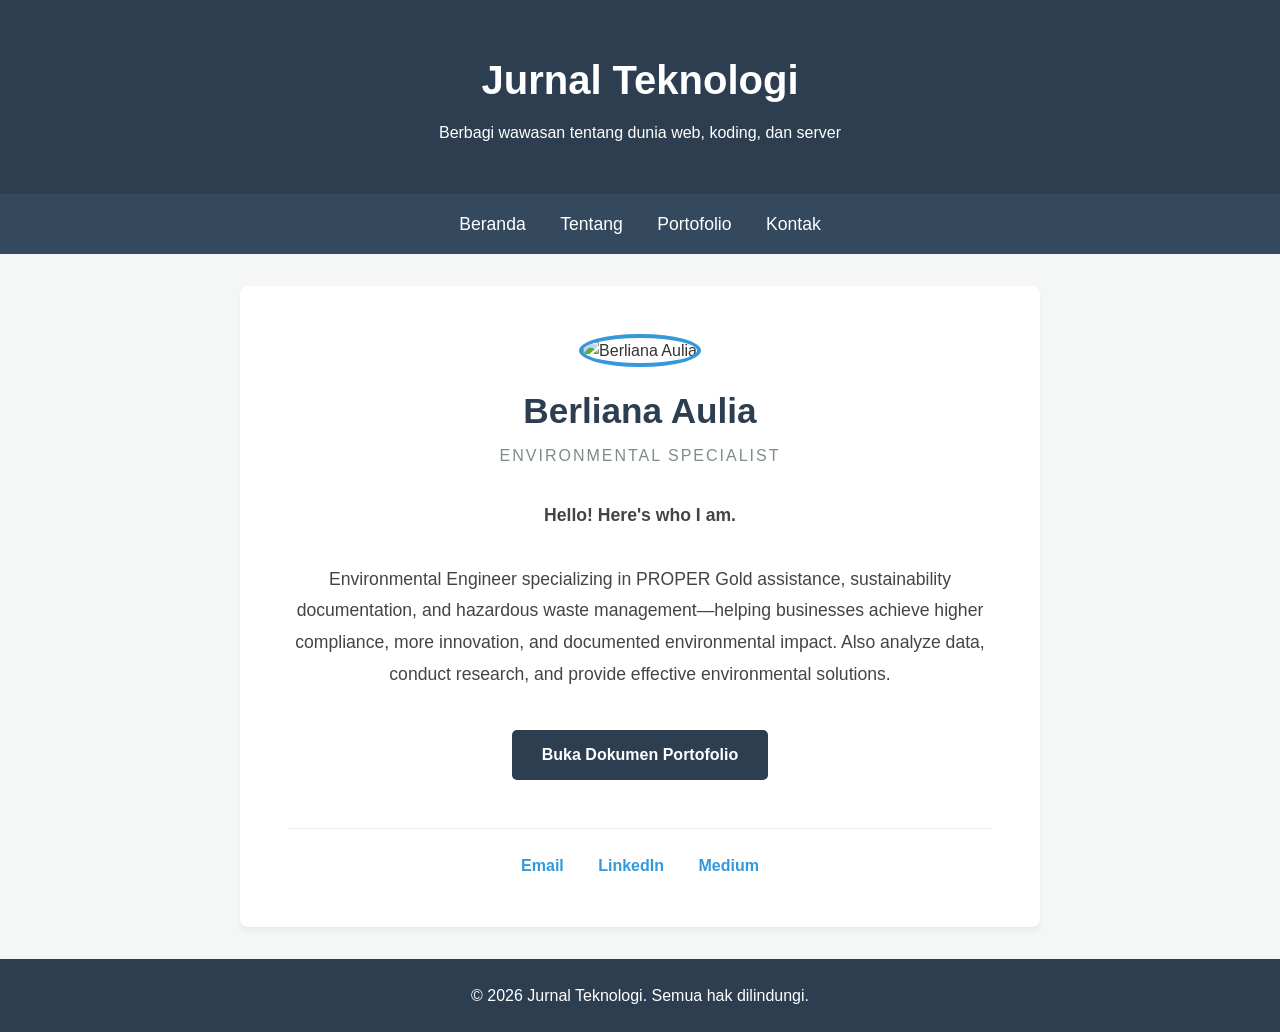
==== portofolio.html @ 2da0344f "Create portfolio page for Berliana Aulia This HTML file serves as a portfolio page for Berliana Auli" ====
<!DOCTYPE html>
<html lang="id">
<head>
    <meta charset="UTF-8">
    <meta name="viewport" content="width=device-width, initial-scale=1.0">
    <title>Portofolio - Berliana Aulia</title>
    <link rel="stylesheet" href="style.css">
    <style>
        /* CSS Tambahan khusus untuk halaman portofolio ini saja */
        .portfolio-container {
            background-color: #ffffff;
            padding: 3rem;
            border-radius: 8px;
            box-shadow: 0 4px 6px rgba(0,0,0,0.05);
            text-align: center;
            max-width: 800px;
            margin: 0 auto; /* Membuat kotak berada di tengah */
        }
        .profile-img {
            width: 160px;
            height: 160px;
            border-radius: 50%;
            object-fit: cover;
            margin-bottom: 1rem;
            border: 4px solid #3498db;
        }
        .portfolio-title {
            color: #2c3e50;
            font-size: 2.2rem;
            margin-bottom: 0.2rem;
        }
        .portfolio-subtitle {
            color: #7f8c8d;
            font-size: 1rem;
            margin-bottom: 2rem;
            letter-spacing: 2px;
            text-transform: uppercase;
        }
        .portfolio-desc {
            font-size: 1.1rem;
            line-height: 1.8;
            margin-bottom: 2.5rem;
            color: #444;
        }
        .btn-portfolio {
            display: inline-block;
            background-color: #2c3e50;
            color: white;
            padding: 12px 30px;
            text-decoration: none;
            border-radius: 5px;
            font-weight: bold;
            transition: background 0.3s;
        }
        .btn-portfolio:hover {
            background-color: #34495e;
        }
        .social-links {
            margin-top: 3rem;
            padding-top: 1.5rem;
            border-top: 1px solid #eee;
        }
        .social-links a {
            margin: 0 15px;
            color: #3498db;
            text-decoration: none;
            font-weight: bold;
        }
        .social-links a:hover {
            color: #2980b9;
        }
    </style>
</head>
<body>

    <!-- Bagian Header -->
    <header class="site-header">
        <h1>Jurnal Teknologi</h1>
        <p>Berbagi wawasan tentang dunia web, koding, dan server</p>
    </header>

    <!-- Bagian Navigasi -->
    <nav class="site-nav">
        <a href="index.html">Beranda</a>
        <a href="#">Tentang</a>
        <a href="portofolio.html">Portofolio</a>
        <a href="#">Kontak</a>
    </nav>

    <!-- Kontainer Utama -->
    <div class="container" style="display: block;">
        
        <div class="portfolio-container">
            <!-- Foto Profil dari Wix -->
            <img src="https://static.wixstatic.com/media/2c5c5c_6e33cc1af9954db1a567fe1903e73b36~mv2.jpg/v1/crop/x_0,y_2,w_768,h_764/fill/w_412,h_410,al_c,q_80,usm_0.66_1.00_0.01,enc_avif,quality_auto/IMG_20200603_113056_980%5B798%5D.jpg" alt="Berliana Aulia" class="profile-img">
            
            <h2 class="portfolio-title">Berliana Aulia</h2>
            <p class="portfolio-subtitle">Environmental Specialist</p>
            
            <p class="portfolio-desc">
                <strong>Hello! Here's who I am.</strong><br><br>
                Environmental Engineer specializing in PROPER Gold assistance, sustainability documentation, and hazardous waste management—helping businesses achieve higher compliance, more innovation, and documented environmental impact. Also analyze data, conduct research, and provide effective environmental solutions.
            </p>

            <!-- Link mengarah langsung ke dokumen PDF portofolionya -->
            <a href="https://f45a0016-5f04-4e75-8cc9-1d7497bf0b1f.filesusr.com/ugd/2c5c5c_a4b967aaa669451a8a32d37acf86b270.pdf" target="_blank" class="btn-portfolio">Buka Dokumen Portofolio</a>

            <div class="social-links">
                <a href="mailto:berliana.aulia.p@gmail.com">Email</a>
                <a href="https://www.linkedin.com/in/berlianauliap" target="_blank">LinkedIn</a>
                <a href="http://berlianaulia.medium.com" target="_blank">Medium</a>
            </div>
        </div>

    </div>

    <!-- Bagian Footer -->
    <footer class="site-footer">
        <p>&copy; 2026 Jurnal Teknologi. Semua hak dilindungi.</p>
    </footer>

</body>
</html>
---- style.css ----
/* Reset margin dan padding default browser */
* {
    margin: 0;
    padding: 0;
    box-sizing: border-box;
}

body {
    font-family: 'Segoe UI', Tahoma, Geneva, Verdana, sans-serif;
    background-color: #f4f7f6;
    color: #333;
    line-height: 1.6;
}

/* Pengaturan Header */
.site-header {
    background-color: #2c3e50;
    color: #ffffff;
    text-align: center;
    padding: 3rem 1rem;
}

.site-header h1 {
    font-size: 2.5rem;
    margin-bottom: 0.5rem;
}

/* Pengaturan Navigasi */
.site-nav {
    background-color: #34495e;
    text-align: center;
    padding: 1rem;
}

.site-nav a {
    color: #ffffff;
    text-decoration: none;
    margin: 0 15px;
    font-size: 1.1rem;
    font-weight: 500;
}

.site-nav a:hover {
    color: #3498db;
}

/* Tata Letak Kontainer dengan Flexbox */
.container {
    display: flex;
    max-width: 1100px;
    margin: 2rem auto;
    gap: 2rem;
    padding: 0 1.5rem;
}

/* Area Konten Utama (Lebih Lebar) */
.main-content {
    flex: 3;
}

/* Desain Kartu Artikel */
.post {
    background-color: #ffffff;
    padding: 1.5rem;
    margin-bottom: 2rem;
    border-radius: 8px;
    box-shadow: 0 4px 6px rgba(0,0,0,0.05);
}

.post-title {
    color: #2c3e50;
    margin-bottom: 0.5rem;
}

.post-meta {
    font-size: 0.85rem;
    color: #7f8c8d;
    margin-bottom: 1rem;
    border-bottom: 1px solid #eee;
    padding-bottom: 0.5rem;
}

.post-excerpt {
    margin-bottom: 1.2rem;
}

.read-more {
    display: inline-block;
    background-color: #3498db;
    color: white;
    padding: 0.5rem 1rem;
    text-decoration: none;
    border-radius: 4px;
    font-size: 0.9rem;
    transition: background-color 0.3s;
}

.read-more:hover {
    background-color: #2980b9;
}

/* Area Sidebar (Lebih Sempit) */
.sidebar {
    flex: 1;
}

.widget {
    background-color: #ffffff;
    padding: 1.5rem;
    margin-bottom: 1.5rem;
    border-radius: 8px;
    box-shadow: 0 4px 6px rgba(0,0,0,0.05);
}

.widget h3 {
    margin-bottom: 1rem;
    font-size: 1.2rem;
    color: #2c3e50;
    border-left: 4px solid #3498db;
    padding-left: 0.5rem;
}

.category-list {
    list-style: none;
}

.category-list li {
    margin-bottom: 0.5rem;
}

.category-list a {
    text-decoration: none;
    color: #34495e;
}

.category-list a:hover {
    color: #3498db;
}

/* Pengaturan Footer */
.site-footer {
    background-color: #2c3e50;
    color: #ffffff;
    text-align: center;
    padding: 1.5rem;
    margin-top: 2rem;
}

/* Tampilan Responsif untuk HP (Layar di Bawah 768px) */
@media (max-width: 768px) {
    .container {
        flex-direction: column;
    }
    
    .site-nav a {
        display: block;
        margin: 10px 0;
    }
}
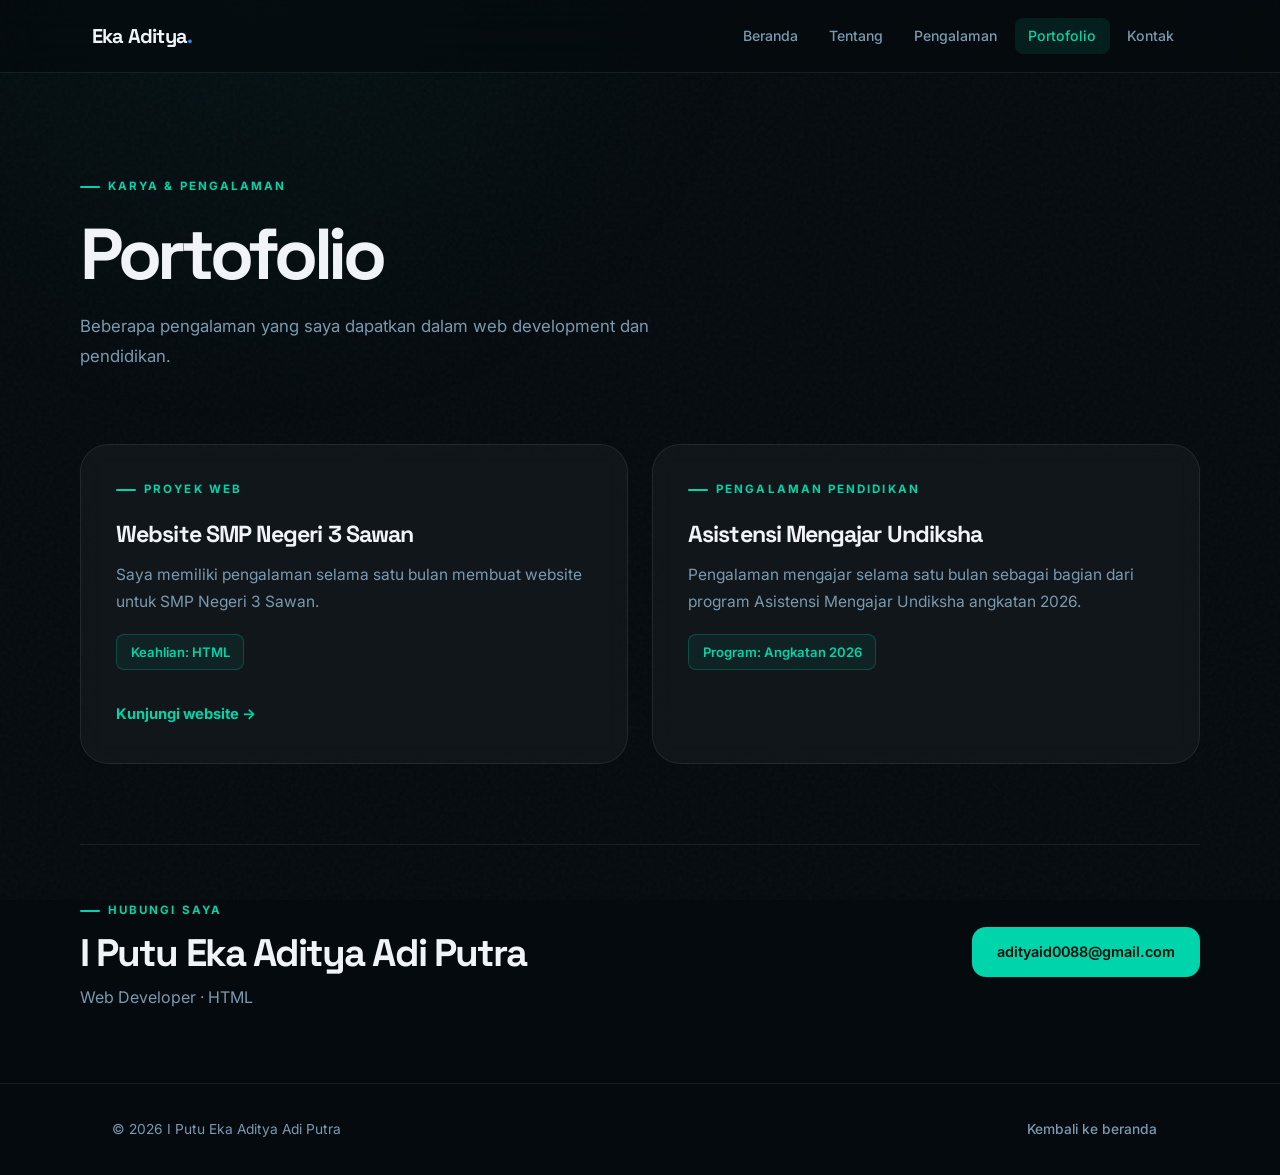
==== commit 8ced4b3a: "Redesign: upgrade tampilan ke modern dark theme" ====
--- a/portofolio.html
+++ b/portofolio.html
@@ -3,121 +3,63 @@
 <head>
     <meta charset="UTF-8">
     <meta name="viewport" content="width=device-width, initial-scale=1.0">
-    <title>Portofolio - Berliana Aulia</title>
+    <meta name="description" content="Pengalaman dan proyek I Putu Eka Aditya Adi Putra, Web Developer.">
+    <title>Portofolio | I Putu Eka Aditya Adi Putra</title>
     <link rel="stylesheet" href="style.css">
-    <style>
-        /* CSS Tambahan khusus untuk halaman portofolio ini saja */
-        .portfolio-container {
-            background-color: #ffffff;
-            padding: 3rem;
-            border-radius: 8px;
-            box-shadow: 0 4px 6px rgba(0,0,0,0.05);
-            text-align: center;
-            max-width: 800px;
-            margin: 0 auto; /* Membuat kotak berada di tengah */
-        }
-        .profile-img {
-            width: 160px;
-            height: 160px;
-            border-radius: 50%;
-            object-fit: cover;
-            margin-bottom: 1rem;
-            border: 4px solid #3498db;
-        }
-        .portfolio-title {
-            color: #2c3e50;
-            font-size: 2.2rem;
-            margin-bottom: 0.2rem;
-        }
-        .portfolio-subtitle {
-            color: #7f8c8d;
-            font-size: 1rem;
-            margin-bottom: 2rem;
-            letter-spacing: 2px;
-            text-transform: uppercase;
-        }
-        .portfolio-desc {
-            font-size: 1.1rem;
-            line-height: 1.8;
-            margin-bottom: 2.5rem;
-            color: #444;
-        }
-        .btn-portfolio {
-            display: inline-block;
-            background-color: #2c3e50;
-            color: white;
-            padding: 12px 30px;
-            text-decoration: none;
-            border-radius: 5px;
-            font-weight: bold;
-            transition: background 0.3s;
-        }
-        .btn-portfolio:hover {
-            background-color: #34495e;
-        }
-        .social-links {
-            margin-top: 3rem;
-            padding-top: 1.5rem;
-            border-top: 1px solid #eee;
-        }
-        .social-links a {
-            margin: 0 15px;
-            color: #3498db;
-            text-decoration: none;
-            font-weight: bold;
-        }
-        .social-links a:hover {
-            color: #2980b9;
-        }
-    </style>
 </head>
 <body>
-
-    <!-- Bagian Header -->
     <header class="site-header">
-        <h1>Jurnal Teknologi</h1>
-        <p>Berbagi wawasan tentang dunia web, koding, dan server</p>
+        <a class="brand" href="index.html">Eka Aditya<span>.</span></a>
+        <nav class="site-nav" aria-label="Navigasi utama">
+            <a href="index.html">Beranda</a>
+            <a href="index.html#tentang">Tentang</a>
+            <a href="index.html#pengalaman">Pengalaman</a>
+            <a href="portofolio.html" aria-current="page">Portofolio</a>
+            <a href="index.html#kontak">Kontak</a>
+        </nav>
     </header>
 
-    <!-- Bagian Navigasi -->
-    <nav class="site-nav">
-        <a href="index.html">Beranda</a>
-        <a href="#">Tentang</a>
-        <a href="portofolio.html">Portofolio</a>
-        <a href="#">Kontak</a>
-    </nav>
+    <main>
+        <!-- ── PAGE INTRO ─────────────────────────────────── -->
+        <section class="page-intro section-wrap">
+            <p class="eyebrow">Karya &amp; Pengalaman</p>
+            <h1>Portofolio</h1>
+            <p>Beberapa pengalaman yang saya dapatkan dalam web development dan pendidikan.</p>
+        </section>
 
-    <!-- Kontainer Utama -->
-    <div class="container" style="display: block;">
-        
-        <div class="portfolio-container">
-            <!-- Foto Profil dari Wix -->
-            <img src="https://static.wixstatic.com/media/2c5c5c_6e33cc1af9954db1a567fe1903e73b36~mv2.jpg/v1/crop/x_0,y_2,w_768,h_764/fill/w_412,h_410,al_c,q_80,usm_0.66_1.00_0.01,enc_avif,quality_auto/IMG_20200603_113056_980%5B798%5D.jpg" alt="Berliana Aulia" class="profile-img">
-            
-            <h2 class="portfolio-title">Berliana Aulia</h2>
-            <p class="portfolio-subtitle">Environmental Specialist</p>
-            
-            <p class="portfolio-desc">
-                <strong>Hello! Here's who I am.</strong><br><br>
-                Environmental Engineer specializing in PROPER Gold assistance, sustainability documentation, and hazardous waste management—helping businesses achieve higher compliance, more innovation, and documented environmental impact. Also analyze data, conduct research, and provide effective environmental solutions.
-            </p>
+        <!-- ── PORTFOLIO GRID ─────────────────────────────── -->
+        <section class="portfolio-grid section-wrap" aria-label="Proyek dan pengalaman">
+            <article class="portfolio-card">
+                <p class="card-label">Proyek Web</p>
+                <h2>Website SMP Negeri 3 Sawan</h2>
+                <p>Saya memiliki pengalaman selama satu bulan membuat website untuk SMP Negeri 3 Sawan.</p>
+                <p class="project-skill">Keahlian: HTML</p>
+                <a class="text-link" href="https://kumehkaa.github.io/ekaaditya.github.io/" target="_blank" rel="noopener noreferrer">
+                    Kunjungi website →
+                </a>
+            </article>
+            <article class="portfolio-card">
+                <p class="card-label">Pengalaman Pendidikan</p>
+                <h2>Asistensi Mengajar Undiksha</h2>
+                <p>Pengalaman mengajar selama satu bulan sebagai bagian dari program Asistensi Mengajar Undiksha angkatan 2026.</p>
+                <p class="project-skill">Program: Angkatan 2026</p>
+            </article>
+        </section>
 
-            <!-- Link mengarah langsung ke dokumen PDF portofolionya -->
-            <a href="https://f45a0016-5f04-4e75-8cc9-1d7497bf0b1f.filesusr.com/ugd/2c5c5c_a4b967aaa669451a8a32d37acf86b270.pdf" target="_blank" class="btn-portfolio">Buka Dokumen Portofolio</a>
+        <!-- ── PORTFOLIO CONTACT ──────────────────────────── -->
+        <section class="portfolio-contact section-wrap">
+            <div>
+                <p class="eyebrow">Hubungi Saya</p>
+                <h2>I Putu Eka Aditya Adi Putra</h2>
+                <p>Web Developer · HTML</p>
+            </div>
+            <a class="button button-primary" href="mailto:adityaid0088@gmail.com">adityaid0088@gmail.com</a>
+        </section>
+    </main>
 
-            <div class="social-links">
-                <a href="mailto:berliana.aulia.p@gmail.com">Email</a>
-                <a href="https://www.linkedin.com/in/berlianauliap" target="_blank">LinkedIn</a>
-                <a href="http://berlianaulia.medium.com" target="_blank">Medium</a>
-            </div>
-        </div>
-
-    </div>
-
-    <!-- Bagian Footer -->
     <footer class="site-footer">
-        <p>&copy; 2026 Jurnal Teknologi. Semua hak dilindungi.</p>
+        <p>&copy; 2026 I Putu Eka Aditya Adi Putra</p>
+        <a href="index.html">Kembali ke beranda</a>
     </footer>
-
 </body>
 </html>
--- a/style.css
+++ b/style.css
@@ -1,159 +1,771 @@
-/* Reset margin dan padding default browser */
-* {
-    margin: 0;
-    padding: 0;
+/* ============================================================
+   MODERN PORTFOLIO – REDESIGN 2026
+   ============================================================ */
+
+@import url('https://fonts.googleapis.com/css2?family=Inter:wght@300;400;500;600;700;800;900&family=Space+Grotesk:wght@400;500;600;700&display=swap');
+
+*, *::before, *::after {
     box-sizing: border-box;
 }
 
+:root {
+    --bg:           #050a0e;
+    --bg-2:         #090f14;
+    --surface:      rgba(255,255,255,0.04);
+    --surface-2:    rgba(255,255,255,0.07);
+    --surface-3:    rgba(255,255,255,0.12);
+    --border:       rgba(255,255,255,0.08);
+    --border-2:     rgba(255,255,255,0.14);
+    --ink:          #f0f4f8;
+    --ink-2:        #b8c8d4;
+    --ink-3:        #7a9ab0;
+    --accent:       #00d4aa;
+    --accent-2:     #00b894;
+    --accent-glow:  rgba(0, 212, 170, 0.25);
+    --accent-soft:  rgba(0, 212, 170, 0.1);
+    --purple:       #7c3aed;
+    --blue:         #0ea5e9;
+    --gradient-hero: linear-gradient(135deg, #00d4aa 0%, #0ea5e9 50%, #7c3aed 100%);
+    --radius-sm:    8px;
+    --radius-md:    14px;
+    --radius-lg:    20px;
+    --radius-xl:    28px;
+    --shadow-sm:    0 2px 8px rgba(0,0,0,0.4);
+    --shadow-md:    0 8px 32px rgba(0,0,0,0.5);
+    --shadow-lg:    0 20px 60px rgba(0,0,0,0.6);
+    --shadow-glow:  0 0 30px rgba(0, 212, 170, 0.2);
+}
+
+html {
+    scroll-behavior: smooth;
+}
+
 body {
-    font-family: 'Segoe UI', Tahoma, Geneva, Verdana, sans-serif;
-    background-color: #f4f7f6;
-    color: #333;
-    line-height: 1.6;
-}
-
-/* Pengaturan Header */
+    margin: 0;
+    background: var(--bg);
+    color: var(--ink);
+    font-family: 'Inter', sans-serif;
+    line-height: 1.7;
+    overflow-x: hidden;
+}
+
+/* ── NOISE TEXTURE OVERLAY ─────────────────────────────── */
+body::before {
+    content: '';
+    position: fixed;
+    inset: 0;
+    background-image: url("data:image/svg+xml,%3Csvg viewBox='0 0 256 256' xmlns='http://www.w3.org/2000/svg'%3E%3Cfilter id='noise'%3E%3CfeTurbulence type='fractalNoise' baseFrequency='0.9' numOctaves='4' stitchTiles='stitch'/%3E%3C/filter%3E%3Crect width='100%25' height='100%25' filter='url(%23noise)' opacity='0.035'/%3E%3C/svg%3E");
+    pointer-events: none;
+    z-index: 0;
+}
+
+/* ── MESH GRADIENT BACKGROUND ──────────────────────────── */
+body::after {
+    content: '';
+    position: fixed;
+    top: -50%;
+    left: -20%;
+    width: 80%;
+    height: 100%;
+    background: radial-gradient(ellipse at center, rgba(0, 212, 170, 0.04) 0%, transparent 70%);
+    pointer-events: none;
+    z-index: 0;
+}
+
+main, header, footer {
+    position: relative;
+    z-index: 1;
+}
+
+a {
+    color: inherit;
+    text-decoration: none;
+}
+
+/* ============================================================
+   HEADER / NAV
+   ============================================================ */
 .site-header {
-    background-color: #2c3e50;
-    color: #ffffff;
-    text-align: center;
-    padding: 3rem 1rem;
-}
-
-.site-header h1 {
-    font-size: 2.5rem;
-    margin-bottom: 0.5rem;
-}
-
-/* Pengaturan Navigasi */
+    position: sticky;
+    top: 0;
+    z-index: 100;
+    display: flex;
+    align-items: center;
+    justify-content: space-between;
+    gap: 2rem;
+    max-width: 1200px;
+    margin: 0 auto;
+    padding: 1.1rem 2rem;
+    background: rgba(5, 10, 14, 0.7);
+    backdrop-filter: blur(20px);
+    -webkit-backdrop-filter: blur(20px);
+    border-bottom: 1px solid var(--border);
+}
+
+/* make the sticky header span full width */
+.site-header {
+    max-width: 100%;
+    padding-inline: max(2rem, calc((100% - 1160px) / 2 + 2rem));
+}
+
+.brand {
+    font-family: 'Space Grotesk', sans-serif;
+    font-size: 1.25rem;
+    font-weight: 700;
+    letter-spacing: -0.04em;
+    color: var(--ink);
+    white-space: nowrap;
+    transition: opacity 0.2s;
+}
+
+.brand:hover { opacity: 0.8; }
+
+.brand span {
+    background: var(--gradient-hero);
+    -webkit-background-clip: text;
+    -webkit-text-fill-color: transparent;
+    background-clip: text;
+}
+
 .site-nav {
-    background-color: #34495e;
-    text-align: center;
-    padding: 1rem;
-}
-
-.site-nav a {
-    color: #ffffff;
+    display: flex;
+    flex-wrap: wrap;
+    justify-content: flex-end;
+    gap: 0.25rem;
+}
+
+.site-nav a,
+.site-footer a {
+    color: var(--ink-3);
+    font-size: 0.88rem;
+    font-weight: 500;
     text-decoration: none;
-    margin: 0 15px;
+    padding: 0.4rem 0.85rem;
+    border-radius: var(--radius-sm);
+    transition: color 0.2s, background 0.2s;
+}
+
+.site-nav a:hover,
+.site-nav a[aria-current="page"],
+.site-footer a:hover {
+    color: var(--accent);
+    background: var(--accent-soft);
+}
+
+/* ============================================================
+   LAYOUT UTILS
+   ============================================================ */
+.section-wrap {
+    width: min(100% - 4rem, 1120px);
+    margin-inline: auto;
+}
+
+/* ============================================================
+   HERO
+   ============================================================ */
+.hero {
+    display: grid;
+    grid-template-columns: minmax(0, 1.35fr) minmax(280px, 0.65fr);
+    align-items: center;
+    gap: 3.5rem;
+    min-height: 90vh;
+    padding-top: 6rem;
+    padding-bottom: 6rem;
+}
+
+.eyebrow, .card-label {
+    display: inline-flex;
+    align-items: center;
+    gap: 0.5rem;
+    margin: 0 0 1.2rem;
+    color: var(--accent);
+    font-size: 0.72rem;
+    font-weight: 700;
+    letter-spacing: 0.18em;
+    text-transform: uppercase;
+}
+
+.eyebrow::before, .card-label::before {
+    content: '';
+    display: inline-block;
+    width: 20px;
+    height: 2px;
+    background: var(--accent);
+    border-radius: 2px;
+}
+
+.hero h1 {
+    margin: 0;
+    font-family: 'Space Grotesk', sans-serif;
+    font-size: clamp(2.8rem, 7vw, 5.2rem);
+    font-weight: 800;
+    letter-spacing: -0.05em;
+    line-height: 1.05;
+}
+
+.hero h1 .gradient-text {
+    background: var(--gradient-hero);
+    -webkit-background-clip: text;
+    -webkit-text-fill-color: transparent;
+    background-clip: text;
+}
+
+.hero-role {
+    display: inline-flex;
+    align-items: center;
+    gap: 0.6rem;
+    margin: 1.2rem 0 0.6rem;
+    color: var(--ink-2);
     font-size: 1.1rem;
     font-weight: 500;
 }
 
-.site-nav a:hover {
-    color: #3498db;
-}
-
-/* Tata Letak Kontainer dengan Flexbox */
-.container {
-    display: flex;
-    max-width: 1100px;
-    margin: 2rem auto;
+.hero-role::before {
+    content: '';
+    display: inline-block;
+    width: 8px;
+    height: 8px;
+    background: var(--accent);
+    border-radius: 50%;
+    box-shadow: 0 0 10px var(--accent);
+    animation: pulse-dot 2s infinite;
+}
+
+@keyframes pulse-dot {
+    0%, 100% { box-shadow: 0 0 6px var(--accent); }
+    50%       { box-shadow: 0 0 18px var(--accent), 0 0 30px rgba(0,212,170,0.3); }
+}
+
+.hero-intro {
+    max-width: 540px;
+    margin: 0;
+    color: var(--ink-3);
+    font-size: 1.05rem;
+    line-height: 1.8;
+}
+
+.hero-actions {
+    display: flex;
+    flex-wrap: wrap;
+    gap: 0.9rem;
+    margin-top: 2.2rem;
+}
+
+/* ============================================================
+   BUTTONS
+   ============================================================ */
+.button {
+    display: inline-flex;
+    align-items: center;
+    justify-content: center;
+    gap: 0.5rem;
+    min-height: 50px;
+    padding: 0.75rem 1.5rem;
+    border: 1px solid transparent;
+    border-radius: var(--radius-md);
+    font-size: 0.9rem;
+    font-weight: 600;
+    text-decoration: none;
+    transition: all 0.25s cubic-bezier(0.4,0,0.2,1);
+    position: relative;
+    overflow: hidden;
+}
+
+.button-primary {
+    background: var(--accent);
+    color: #020f0c;
+    box-shadow: 0 0 0 rgba(0,212,170,0);
+}
+
+.button-primary:hover {
+    background: var(--accent-2);
+    box-shadow: var(--shadow-glow);
+    transform: translateY(-2px);
+}
+
+.button-secondary {
+    border-color: var(--border-2);
+    background: var(--surface);
+    color: var(--ink-2);
+    backdrop-filter: blur(10px);
+}
+
+.button-secondary:hover {
+    border-color: var(--accent);
+    color: var(--accent);
+    background: var(--accent-soft);
+    transform: translateY(-2px);
+}
+
+.button-light {
+    flex-shrink: 0;
+    background: var(--accent);
+    color: #020f0c;
+    font-weight: 700;
+}
+
+.button-light:hover {
+    background: var(--accent-2);
+    box-shadow: var(--shadow-glow);
+    transform: translateY(-2px);
+}
+
+/* ============================================================
+   HERO CARD (Glass)
+   ============================================================ */
+.hero-card {
+    padding: 2.2rem;
+    border: 1px solid var(--border-2);
+    border-radius: var(--radius-xl);
+    background: var(--surface-2);
+    backdrop-filter: blur(20px);
+    -webkit-backdrop-filter: blur(20px);
+    box-shadow: var(--shadow-md), inset 0 1px 0 rgba(255,255,255,0.06);
+    transition: box-shadow 0.3s, transform 0.3s;
+}
+
+.hero-card:hover {
+    box-shadow: var(--shadow-lg), var(--shadow-glow);
+    transform: translateY(-4px);
+}
+
+.hero-mark {
+    display: grid;
+    width: 72px;
+    height: 72px;
+    margin-bottom: 1.8rem;
+    place-items: center;
+    border-radius: var(--radius-md);
+    background: var(--gradient-hero);
+    color: #020f0c;
+    font-family: 'Space Grotesk', sans-serif;
+    font-size: 1.5rem;
+    font-weight: 800;
+    letter-spacing: -0.05em;
+    box-shadow: 0 8px 24px rgba(0,212,170,0.35);
+}
+
+.hero-card h2 {
+    margin: 0 0 0.75rem;
+    font-family: 'Space Grotesk', sans-serif;
+    font-size: 1.4rem;
+    font-weight: 700;
+    letter-spacing: -0.04em;
+    line-height: 1.3;
+    color: var(--ink);
+}
+
+.hero-card > p:last-child {
+    margin: 0;
+    color: var(--ink-3);
+    font-size: 0.95rem;
+    line-height: 1.7;
+}
+
+/* ============================================================
+   CONTENT SECTIONS
+   ============================================================ */
+.content-section {
+    display: grid;
+    grid-template-columns: minmax(180px, 0.7fr) minmax(0, 1.3fr);
+    gap: 3.5rem;
+    padding-top: 5rem;
+    padding-bottom: 5rem;
+    border-top: 1px solid var(--border);
+}
+
+.section-heading h2,
+.contact-inner h2,
+.portfolio-contact h2 {
+    margin: 0;
+    font-family: 'Space Grotesk', sans-serif;
+    font-size: clamp(1.8rem, 3vw, 2.4rem);
+    font-weight: 700;
+    letter-spacing: -0.05em;
+    line-height: 1.2;
+    color: var(--ink);
+}
+
+/* ── ABOUT ─────────────────────────────────────────────── */
+.about-copy p {
+    margin: 0 0 1.1rem;
+    color: var(--ink-3);
+    font-size: 1.02rem;
+    line-height: 1.85;
+}
+
+.about-copy p:last-child { margin: 0; }
+
+/* ── EXPERIENCE ────────────────────────────────────────── */
+.experience-list {
+    display: grid;
+    gap: 1.2rem;
+}
+
+.experience-item {
+    display: flex;
+    gap: 1.2rem;
+    padding: 1.5rem;
+    border: 1px solid var(--border);
+    border-radius: var(--radius-lg);
+    background: var(--surface);
+    backdrop-filter: blur(10px);
+    transition: border-color 0.25s, background 0.25s, transform 0.25s;
+}
+
+.experience-item:hover {
+    border-color: var(--border-2);
+    background: var(--surface-2);
+    transform: translateX(4px);
+}
+
+.experience-period {
+    flex-shrink: 0;
+    min-width: 82px;
+    padding: 0.3rem 0.75rem;
+    height: fit-content;
+    border: 1px solid rgba(0,212,170,0.3);
+    border-radius: var(--radius-sm);
+    background: rgba(0,212,170,0.07);
+    color: var(--accent);
+    font-size: 0.8rem;
+    font-weight: 700;
+    letter-spacing: 0.04em;
+    text-align: center;
+}
+
+.experience-item h3 {
+    margin: 0;
+    font-family: 'Space Grotesk', sans-serif;
+    font-size: 1.05rem;
+    font-weight: 600;
+    color: var(--ink);
+}
+
+.experience-place {
+    margin: 0.3rem 0 0.55rem !important;
+    color: var(--accent) !important;
+    font-size: 0.88rem !important;
+    font-weight: 600 !important;
+}
+
+.experience-item > div > p:last-child {
+    margin: 0;
+    color: var(--ink-3);
+    font-size: 0.93rem;
+}
+
+/* ── SKILLS ────────────────────────────────────────────── */
+.skill-list {
+    display: flex;
+    flex-wrap: wrap;
+    gap: 0.65rem;
+    align-content: flex-start;
+}
+
+.skill-tag {
+    padding: 0.5rem 1.1rem;
+    border: 1px solid var(--border-2);
+    border-radius: var(--radius-sm);
+    background: var(--surface-2);
+    color: var(--ink-2);
+    font-size: 0.88rem;
+    font-weight: 600;
+    transition: border-color 0.2s, color 0.2s, background 0.2s, transform 0.2s;
+    cursor: default;
+}
+
+.skill-tag:hover {
+    border-color: var(--accent);
+    color: var(--accent);
+    background: var(--accent-soft);
+    transform: translateY(-2px);
+}
+
+/* ============================================================
+   CONTACT SECTION
+   ============================================================ */
+.contact-section {
+    margin-top: 2rem;
+    background: linear-gradient(135deg, rgba(0,212,170,0.06) 0%, rgba(124,58,237,0.06) 100%);
+    border-top: 1px solid var(--border);
+}
+
+.contact-inner {
+    display: flex;
+    align-items: center;
+    justify-content: space-between;
+    gap: 2.5rem;
+    padding-top: 5rem;
+    padding-bottom: 5rem;
+}
+
+.contact-inner .eyebrow {
+    color: var(--accent);
+}
+
+.contact-inner h2 {
+    margin: 0.6rem 0;
+    color: var(--ink);
+}
+
+.contact-inner > div > p:last-child {
+    margin: 0;
+    color: var(--ink-3);
+}
+
+/* ============================================================
+   PORTFOLIO PAGE
+   ============================================================ */
+.page-intro {
+    padding-top: 6rem;
+    padding-bottom: 2.5rem;
+}
+
+.page-intro h1 {
+    margin: 0;
+    font-family: 'Space Grotesk', sans-serif;
+    font-size: clamp(2.8rem, 7vw, 4.5rem);
+    font-weight: 800;
+    letter-spacing: -0.06em;
+    line-height: 1.08;
+    color: var(--ink);
+}
+
+.page-intro > p:last-child {
+    max-width: 580px;
+    margin: 1.1rem 0 0;
+    color: var(--ink-3);
+    font-size: 1.05rem;
+    line-height: 1.8;
+}
+
+.portfolio-grid {
+    display: grid;
+    grid-template-columns: repeat(2, minmax(0, 1fr));
+    gap: 1.5rem;
+    padding-top: 2rem;
+    padding-bottom: 5rem;
+}
+
+.portfolio-card {
+    display: flex;
+    min-height: 320px;
+    flex-direction: column;
+    align-items: flex-start;
+    padding: 2.2rem;
+    border: 1px solid var(--border);
+    border-radius: var(--radius-xl);
+    background: var(--surface);
+    backdrop-filter: blur(10px);
+    transition: border-color 0.3s, background 0.3s, transform 0.3s, box-shadow 0.3s;
+    position: relative;
+    overflow: hidden;
+}
+
+.portfolio-card::before {
+    content: '';
+    position: absolute;
+    inset: 0;
+    background: var(--gradient-hero);
+    opacity: 0;
+    transition: opacity 0.3s;
+    border-radius: inherit;
+    z-index: 0;
+}
+
+.portfolio-card:hover {
+    border-color: rgba(0,212,170,0.35);
+    background: var(--surface-2);
+    transform: translateY(-6px);
+    box-shadow: var(--shadow-lg), 0 0 40px rgba(0,212,170,0.1);
+}
+
+.portfolio-card > * {
+    position: relative;
+    z-index: 1;
+}
+
+.portfolio-card h2 {
+    margin: 0 0 0.75rem;
+    font-family: 'Space Grotesk', sans-serif;
+    font-size: 1.45rem;
+    font-weight: 700;
+    letter-spacing: -0.04em;
+    line-height: 1.3;
+    color: var(--ink);
+}
+
+.portfolio-card > p:not(.card-label, .project-skill) {
+    margin: 0;
+    color: var(--ink-3);
+    font-size: 0.97rem;
+    line-height: 1.75;
+}
+
+.project-skill {
+    display: inline-flex;
+    align-items: center;
+    gap: 0.4rem;
+    margin: 1.2rem 0 0 !important;
+    padding: 0.35rem 0.85rem;
+    border: 1px solid rgba(0,212,170,0.25);
+    border-radius: var(--radius-sm);
+    background: rgba(0,212,170,0.07);
+    color: var(--accent) !important;
+    font-size: 0.82rem !important;
+    font-weight: 600 !important;
+}
+
+.text-link {
+    display: inline-flex;
+    align-items: center;
+    gap: 0.4rem;
+    margin-top: auto;
+    padding-top: 1.5rem;
+    color: var(--accent);
+    font-weight: 700;
+    font-size: 0.92rem;
+    text-decoration: none;
+    transition: gap 0.2s, color 0.2s;
+}
+
+.text-link:hover {
+    gap: 0.7rem;
+    color: var(--ink);
+}
+
+/* ── PORTFOLIO CONTACT ─────────────────────────────────── */
+.portfolio-contact {
+    display: flex;
+    align-items: center;
+    justify-content: space-between;
     gap: 2rem;
-    padding: 0 1.5rem;
-}
-
-/* Area Konten Utama (Lebih Lebar) */
-.main-content {
-    flex: 3;
-}
-
-/* Desain Kartu Artikel */
-.post {
-    background-color: #ffffff;
-    padding: 1.5rem;
-    margin-bottom: 2rem;
-    border-radius: 8px;
-    box-shadow: 0 4px 6px rgba(0,0,0,0.05);
-}
-
-.post-title {
-    color: #2c3e50;
-    margin-bottom: 0.5rem;
-}
-
-.post-meta {
-    font-size: 0.85rem;
-    color: #7f8c8d;
-    margin-bottom: 1rem;
-    border-bottom: 1px solid #eee;
-    padding-bottom: 0.5rem;
-}
-
-.post-excerpt {
-    margin-bottom: 1.2rem;
-}
-
-.read-more {
-    display: inline-block;
-    background-color: #3498db;
-    color: white;
-    padding: 0.5rem 1rem;
-    text-decoration: none;
-    border-radius: 4px;
-    font-size: 0.9rem;
-    transition: background-color 0.3s;
-}
-
-.read-more:hover {
-    background-color: #2980b9;
-}
-
-/* Area Sidebar (Lebih Sempit) */
-.sidebar {
-    flex: 1;
-}
-
-.widget {
-    background-color: #ffffff;
-    padding: 1.5rem;
-    margin-bottom: 1.5rem;
-    border-radius: 8px;
-    box-shadow: 0 4px 6px rgba(0,0,0,0.05);
-}
-
-.widget h3 {
-    margin-bottom: 1rem;
-    font-size: 1.2rem;
-    color: #2c3e50;
-    border-left: 4px solid #3498db;
-    padding-left: 0.5rem;
-}
-
-.category-list {
-    list-style: none;
-}
-
-.category-list li {
-    margin-bottom: 0.5rem;
-}
-
-.category-list a {
-    text-decoration: none;
-    color: #34495e;
-}
-
-.category-list a:hover {
-    color: #3498db;
-}
-
-/* Pengaturan Footer */
+    padding-top: 3rem;
+    padding-bottom: 4.5rem;
+    border-top: 1px solid var(--border);
+}
+
+.portfolio-contact .eyebrow { margin-bottom: 0.6rem; }
+
+.portfolio-contact > div > p:last-child {
+    margin: 0.5rem 0 0;
+    color: var(--ink-3);
+}
+
+/* ============================================================
+   FOOTER
+   ============================================================ */
 .site-footer {
-    background-color: #2c3e50;
-    color: #ffffff;
-    text-align: center;
-    padding: 1.5rem;
-    margin-top: 2rem;
-}
-
-/* Tampilan Responsif untuk HP (Layar di Bawah 768px) */
-@media (max-width: 768px) {
-    .container {
+    display: flex;
+    align-items: center;
+    justify-content: space-between;
+    gap: 1rem;
+    padding: 1.8rem max(2rem, calc((100% - 1120px) / 2 + 2rem));
+    border-top: 1px solid var(--border);
+    color: var(--ink-3);
+    font-size: 0.86rem;
+}
+
+.site-footer p { margin: 0; }
+
+.site-footer a {
+    font-size: 0.86rem;
+    padding: 0.3rem 0.7rem;
+    border-radius: var(--radius-sm);
+}
+
+/* ============================================================
+   SCROLL REVEAL ANIMATIONS
+   ============================================================ */
+@keyframes fadeInUp {
+    from { opacity: 0; transform: translateY(30px); }
+    to   { opacity: 1; transform: translateY(0); }
+}
+
+.hero-copy > * {
+    animation: fadeInUp 0.6s cubic-bezier(0.4,0,0.2,1) both;
+}
+.hero-copy > *:nth-child(1) { animation-delay: 0.05s; }
+.hero-copy > *:nth-child(2) { animation-delay: 0.12s; }
+.hero-copy > *:nth-child(3) { animation-delay: 0.19s; }
+.hero-copy > *:nth-child(4) { animation-delay: 0.26s; }
+.hero-copy > *:nth-child(5) { animation-delay: 0.33s; }
+
+.hero-card {
+    animation: fadeInUp 0.6s 0.2s cubic-bezier(0.4,0,0.2,1) both;
+}
+
+/* ============================================================
+   RESPONSIVE
+   ============================================================ */
+@media (max-width: 760px) {
+    .site-header {
+        align-items: flex-start;
         flex-direction: column;
-    }
-    
-    .site-nav a {
-        display: block;
-        margin: 10px 0;
-    }
-}+        gap: 0.75rem;
+        padding-inline: 1.5rem;
+    }
+
+    .site-nav {
+        justify-content: flex-start;
+        gap: 0.25rem;
+    }
+
+    .hero {
+        grid-template-columns: 1fr;
+        gap: 2.5rem;
+        min-height: auto;
+        padding-top: 4rem;
+        padding-bottom: 4.5rem;
+    }
+
+    .hero-card { max-width: 100%; }
+
+    .content-section {
+        grid-template-columns: 1fr;
+        gap: 1.75rem;
+        padding-top: 3.5rem;
+        padding-bottom: 3.5rem;
+    }
+
+    .contact-inner,
+    .portfolio-contact {
+        align-items: flex-start;
+        flex-direction: column;
+    }
+
+    .portfolio-grid {
+        grid-template-columns: 1fr;
+    }
+
+    .page-intro {
+        padding-top: 4rem;
+    }
+}
+
+@media (max-width: 440px) {
+    .section-wrap {
+        width: min(100% - 2.5rem, 1120px);
+    }
+
+    .experience-item {
+        flex-direction: column;
+        gap: 0.75rem;
+    }
+
+    .experience-period {
+        align-self: flex-start;
+    }
+
+    .portfolio-card {
+        min-height: 280px;
+        padding: 1.75rem;
+    }
+
+    .site-footer {
+        align-items: flex-start;
+        flex-direction: column;
+        padding-inline: 1.5rem;
+    }
+}
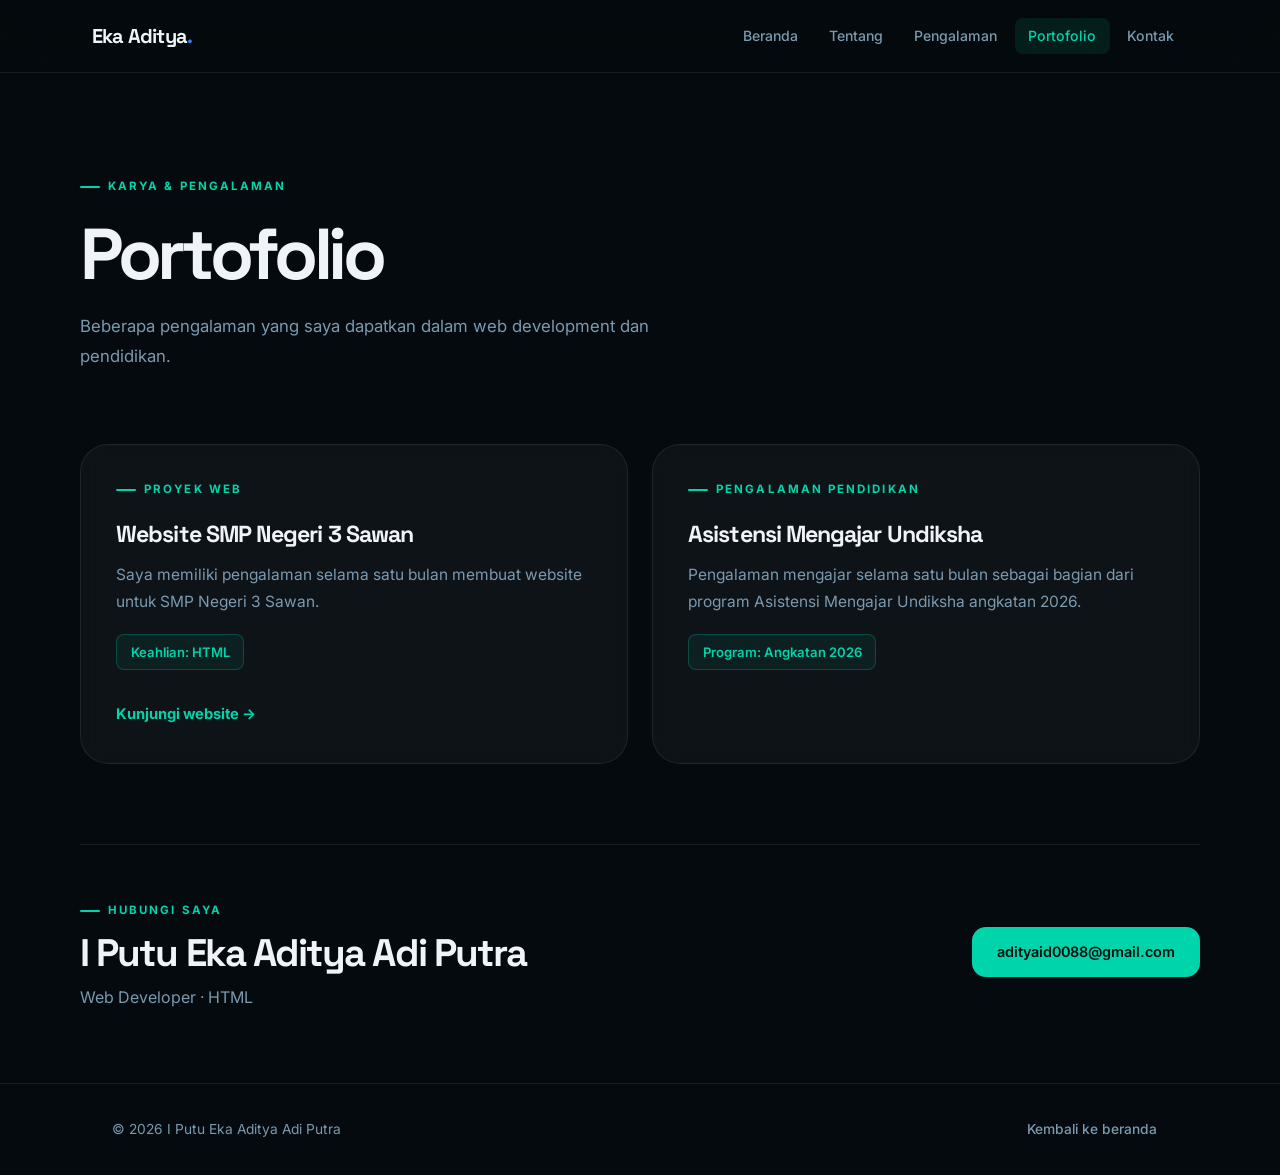
==== commit 8ed76f56: "Optimization: Multi pages" ====
--- a/portofolio.html
+++ b/portofolio.html
@@ -12,10 +12,10 @@
         <a class="brand" href="index.html">Eka Aditya<span>.</span></a>
         <nav class="site-nav" aria-label="Navigasi utama">
             <a href="index.html">Beranda</a>
-            <a href="index.html#tentang">Tentang</a>
-            <a href="index.html#pengalaman">Pengalaman</a>
+            <a href="tentang.html">Tentang</a>
+            <a href="pengalaman.html">Pengalaman</a>
             <a href="portofolio.html" aria-current="page">Portofolio</a>
-            <a href="index.html#kontak">Kontak</a>
+            <a href="kontak.html">Kontak</a>
         </nav>
     </header>
 
--- a/style.css
+++ b/style.css
@@ -49,32 +49,104 @@
     overflow-x: hidden;
 }
 
-/* ── NOISE TEXTURE OVERLAY ─────────────────────────────── */
-body::before {
-    content: '';
+/* ── ANIMATED BACKGROUND CONTAINER ────────────────────── */
+.bg-canvas {
     position: fixed;
     inset: 0;
-    background-image: url("data:image/svg+xml,%3Csvg viewBox='0 0 256 256' xmlns='http://www.w3.org/2000/svg'%3E%3Cfilter id='noise'%3E%3CfeTurbulence type='fractalNoise' baseFrequency='0.9' numOctaves='4' stitchTiles='stitch'/%3E%3C/filter%3E%3Crect width='100%25' height='100%25' filter='url(%23noise)' opacity='0.035'/%3E%3C/svg%3E");
+    z-index: 0;
+    overflow: hidden;
     pointer-events: none;
-    z-index: 0;
-}
-
-/* ── MESH GRADIENT BACKGROUND ──────────────────────────── */
-body::after {
-    content: '';
-    position: fixed;
-    top: -50%;
-    left: -20%;
-    width: 80%;
+    background: var(--bg);
+}
+
+#particleCanvas {
+    position: absolute;
+    inset: 0;
+    width: 100%;
     height: 100%;
-    background: radial-gradient(ellipse at center, rgba(0, 212, 170, 0.04) 0%, transparent 70%);
-    pointer-events: none;
-    z-index: 0;
+    opacity: 0.55;
+}
+
+/* ── GRADIENT ORBS ─────────────────────────────────────── */
+.orb {
+    position: absolute;
+    border-radius: 50%;
+    filter: blur(90px);
+    will-change: transform;
+    animation-timing-function: ease-in-out;
+    animation-iteration-count: infinite;
+    animation-direction: alternate;
+}
+
+.orb-1 {
+    width: 620px;
+    height: 620px;
+    top: -15%;
+    left: -8%;
+    background: radial-gradient(circle, rgba(0,212,170,0.20) 0%, transparent 70%);
+    animation-name: orb-drift-1;
+    animation-duration: 18s;
+}
+.orb-2 {
+    width: 520px;
+    height: 520px;
+    top: 25%;
+    right: -8%;
+    background: radial-gradient(circle, rgba(124,58,237,0.17) 0%, transparent 70%);
+    animation-name: orb-drift-2;
+    animation-duration: 24s;
+}
+.orb-3 {
+    width: 420px;
+    height: 420px;
+    bottom: 5%;
+    left: 15%;
+    background: radial-gradient(circle, rgba(14,165,233,0.14) 0%, transparent 70%);
+    animation-name: orb-drift-3;
+    animation-duration: 16s;
+}
+.orb-4 {
+    width: 320px;
+    height: 320px;
+    top: 55%;
+    right: 20%;
+    background: radial-gradient(circle, rgba(0,212,170,0.12) 0%, transparent 70%);
+    animation-name: orb-drift-4;
+    animation-duration: 28s;
+}
+
+@keyframes orb-drift-1 {
+    from { transform: translate(0, 0) scale(1); }
+    to   { transform: translate(70px, 55px) scale(1.1); }
+}
+@keyframes orb-drift-2 {
+    from { transform: translate(0, 0) scale(1); }
+    to   { transform: translate(-80px, 65px) scale(1.08); }
+}
+@keyframes orb-drift-3 {
+    from { transform: translate(0, 0) scale(1); }
+    to   { transform: translate(60px, -55px) scale(1.12); }
+}
+@keyframes orb-drift-4 {
+    from { transform: translate(0, 0) scale(1); }
+    to   { transform: translate(-55px, -65px) scale(1.06); }
+}
+
+/* ── SUBTLE GRID OVERLAY ───────────────────────────────── */
+.grid-overlay {
+    position: absolute;
+    inset: 0;
+    background-image:
+        linear-gradient(rgba(255,255,255,0.022) 1px, transparent 1px),
+        linear-gradient(90deg, rgba(255,255,255,0.022) 1px, transparent 1px);
+    background-size: 60px 60px;
+    mask-image: radial-gradient(ellipse 80% 60% at 50% 25%, black 20%, transparent 90%);
+    -webkit-mask-image: radial-gradient(ellipse 80% 60% at 50% 25%, black 20%, transparent 90%);
 }
 
 main, header, footer {
     position: relative;
-    z-index: 1;
+    z-index: 2;
 }
 
 a {
@@ -769,3 +841,78 @@
         padding-inline: 1.5rem;
     }
 }
+
+/* ============================================================
+   CONTACT PAGE COMPONENTS
+   ============================================================ */
+.contact-detail-box {
+    display: flex;
+    flex-direction: column;
+    gap: 1.5rem;
+}
+
+.contact-detail-intro {
+    margin: 0;
+    color: var(--ink-3);
+    font-size: 1.02rem;
+    line-height: 1.85;
+    max-width: 520px;
+}
+
+.contact-links {
+    display: flex;
+    flex-direction: column;
+    gap: 1rem;
+}
+
+.contact-link-item {
+    display: flex;
+    align-items: center;
+    gap: 1.2rem;
+    padding: 1.4rem 1.6rem;
+    border: 1px solid var(--border);
+    border-radius: var(--radius-lg);
+    background: var(--surface);
+    backdrop-filter: blur(10px);
+    text-decoration: none;
+    transition: border-color 0.25s, background 0.25s, transform 0.25s;
+}
+
+.contact-link-item:hover {
+    border-color: rgba(0,212,170,0.35);
+    background: var(--surface-2);
+    transform: translateX(6px);
+}
+
+.contact-link-icon {
+    flex-shrink: 0;
+    display: grid;
+    place-items: center;
+    width: 46px;
+    height: 46px;
+    border-radius: var(--radius-md);
+    background: var(--accent-soft);
+    color: var(--accent);
+    font-size: 1.1rem;
+}
+
+.contact-link-label {
+    margin: 0 0 0.2rem;
+    color: var(--ink-3);
+    font-size: 0.78rem;
+    font-weight: 600;
+    letter-spacing: 0.08em;
+    text-transform: uppercase;
+}
+
+.contact-link-value {
+    margin: 0;
+    color: var(--ink);
+    font-size: 1rem;
+    font-weight: 600;
+}
+
+.contact-cta {
+    align-self: flex-start;
+    margin-top: 0.5rem;
+}
